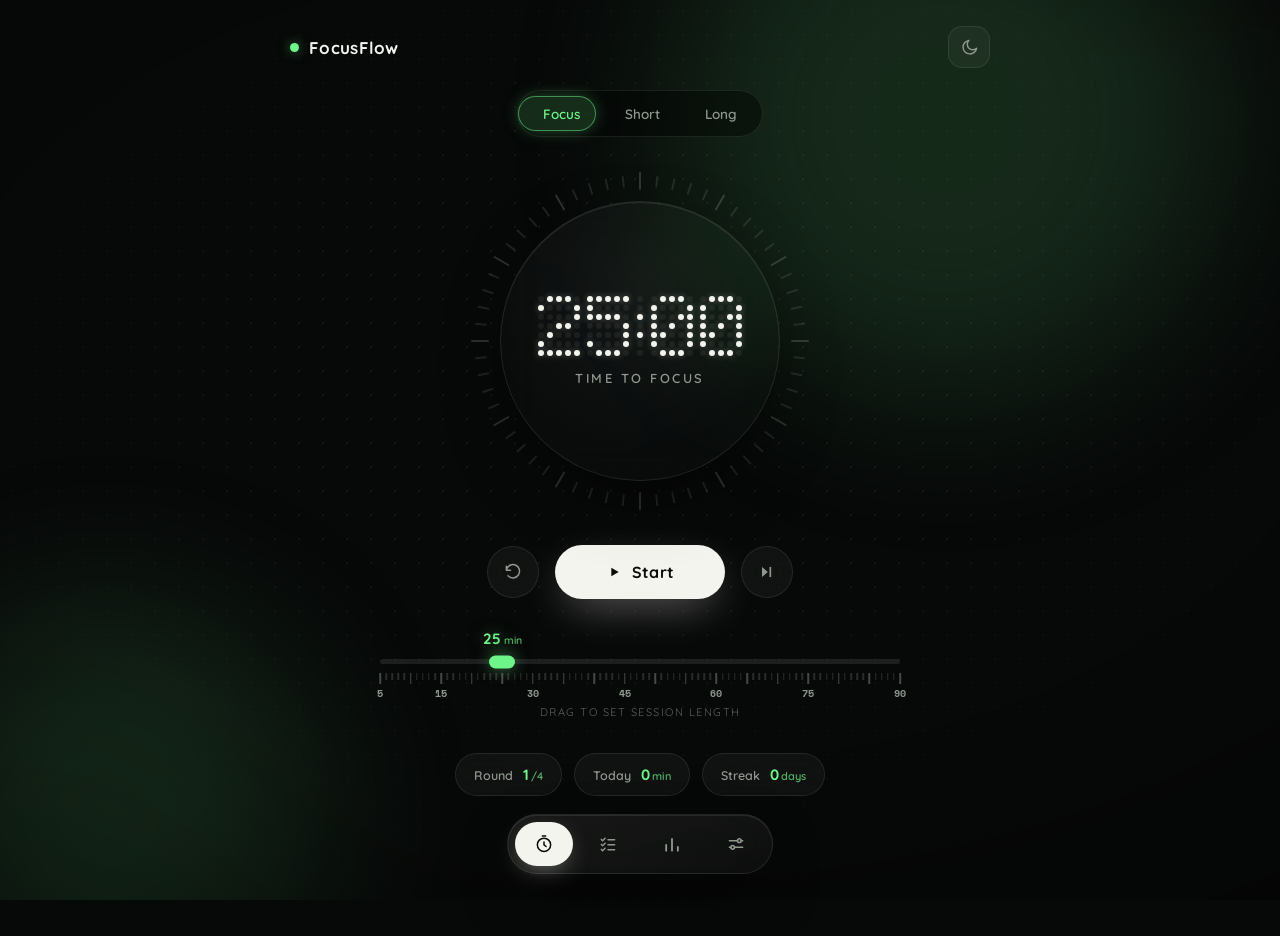
==== index.html @ 130dd9f8 "feat: FocusFlow focus timer (UI vision prototype)" ====
<!DOCTYPE html>
<html lang="en">
<head>
  <meta charset="UTF-8" />
  <meta name="viewport" content="width=device-width, initial-scale=1.0" />
  <title>FocusFlow</title>
  <link rel="preconnect" href="https://fonts.googleapis.com" />
  <link rel="preconnect" href="https://fonts.gstatic.com" crossorigin />
  <link href="https://fonts.googleapis.com/css2?family=Quicksand:wght@400;500;600;700&family=Space+Mono&display=swap" rel="stylesheet" />
  <link rel="stylesheet" href="styles.css" />
</head>
<body data-mode="focus" data-view="timer">

  <!-- Ambient stage: dot grid + breathing glow -->
  <div class="stage-bg" aria-hidden="true">
    <span class="glow glow-1"></span>
    <span class="glow glow-2"></span>
    <span class="vignette"></span>
  </div>

  <!-- HUD -->
  <header class="hud">
    <div class="brand">
      <span class="brand-dot"></span>
      <span class="brand-name">FocusFlow</span>
    </div>
    <button id="zenBtn" class="hud-btn" title="Zen mode  ·  F" aria-label="Zen mode">
      <svg viewBox="0 0 24 24"><path d="M21 12.8A8.6 8.6 0 1 1 11.2 3a6.8 6.8 0 0 0 9.8 9.8Z" fill="none" stroke="currentColor" stroke-width="1.8" stroke-linecap="round" stroke-linejoin="round"/></svg>
    </button>
  </header>

  <main class="stage">

    <!-- ============ TIMER VIEW ============ -->
    <section class="view view-timer" id="viewTimer">

      <div class="mode-chips" role="tablist">
        <span class="chip-glider" id="chipGlider"></span>
        <button class="mode-chip is-active" data-set="focus" role="tab">Focus</button>
        <button class="mode-chip" data-set="short" role="tab">Short</button>
        <button class="mode-chip" data-set="long" role="tab">Long</button>
      </div>

      <div class="dial" id="dial">
        <div class="dial-ticks" id="dialTicks"></div>
        <div class="dial-core glass">
          <div class="matrix-time" id="matrixTime" aria-live="off"></div>
          <div id="sessionLabel" class="session-label">time to focus</div>
        </div>
      </div>

      <div class="controls">
        <button id="resetBtn" class="ctl-btn" title="Reset  ·  R" aria-label="Reset">
          <svg viewBox="0 0 24 24"><path d="M4 10a8 8 0 1 1 2 6.5M4 10V5m0 5h5" fill="none" stroke="currentColor" stroke-width="1.8" stroke-linecap="round" stroke-linejoin="round"/></svg>
        </button>
        <button id="startBtn" class="start-pill" aria-label="Start">
          <svg class="ic-play" viewBox="0 0 24 24"><path d="M8 5.5v13l11-6.5Z"/></svg>
          <svg class="ic-pause" viewBox="0 0 24 24"><path d="M7.5 5h3v14h-3zM13.5 5h3v14h-3z"/></svg>
          <span id="startLabel">Start</span>
        </button>
        <button id="skipBtn" class="ctl-btn" title="Skip  ·  S" aria-label="Skip">
          <svg viewBox="0 0 24 24"><path d="M6 6l7 6-7 6V6zm9 0h2v12h-2z" fill="currentColor" stroke="none"/></svg>
        </button>
      </div>

      <!-- Session length ruler -->
      <div class="ruler-wrap" id="rulerWrap">
        <div class="ruler-value" id="rulerValue">25<em>min</em></div>
        <div class="ruler" id="ruler">
          <div class="ruler-bar">
            <div class="ruler-fill" id="rulerFill"></div>
            <div class="ruler-handle" id="rulerHandle"></div>
          </div>
          <div class="ruler-ticks" id="rulerTicks"></div>
        </div>
        <div class="ruler-hint">drag to set session length</div>
      </div>

      <div class="chips-row">
        <div class="stat-chip"><span class="k">Round</span><span class="v" id="roundCount">1<i>/4</i></span></div>
        <div class="stat-chip"><span class="k">Today</span><span class="v" id="focusedToday">0<i>min</i></span></div>
        <div class="stat-chip"><span class="k">Streak</span><span class="v" id="streakChip">0<i>days</i></span></div>
      </div>
    </section>

    <!-- ============ TASKS VIEW ============ -->
    <section class="view view-tasks" id="viewTasks">
      <div class="panel glass">
        <div class="panel-head">
          <h2>Tasks</h2>
          <span id="taskSummary" class="panel-sub">0/0 done</span>
        </div>
        <form id="taskForm" class="task-form">
          <input id="taskInput" type="text" placeholder="What are you working on?" aria-label="New task" maxlength="120" autocomplete="off" />
          <div class="stepper" id="pomoStepper">
            <button type="button" class="step-btn" data-step="-1" aria-label="Fewer sessions">−</button>
            <span id="pomoCount" title="Estimated focus sessions">1</span>
            <button type="button" class="step-btn" data-step="1" aria-label="More sessions">+</button>
          </div>
          <button type="submit" class="add-btn" aria-label="Add task">
            <svg viewBox="0 0 24 24"><path d="M12 5v14M5 12h14" fill="none" stroke="currentColor" stroke-width="2.2" stroke-linecap="round"/></svg>
          </button>
        </form>
        <ul id="taskList" class="task-list"></ul>
        <p id="emptyTasks" class="empty-tasks">Nothing yet. Add a task, then tap it to make it the active one — finished focus sessions fill its dots.</p>
      </div>
    </section>

    <!-- ============ STATS VIEW ============ -->
    <section class="view view-stats" id="viewStats">
      <div class="stat-grid">
        <div class="stat-card glass"><div id="statToday" class="stat-num">0<i>m</i></div><div class="stat-cap">focused today</div></div>
        <div class="stat-card glass"><div id="statSessions" class="stat-num">0</div><div class="stat-cap">sessions today</div></div>
        <div class="stat-card glass"><div id="statTotal" class="stat-num">0<i>h</i></div><div class="stat-cap">all-time focus</div></div>
        <div class="stat-card glass"><div id="statStreak" class="stat-num">0<i>d</i></div><div class="stat-cap">day streak</div></div>
      </div>
      <div class="panel glass week-panel">
        <div class="panel-head"><h2>Last 7 days</h2><span class="panel-sub" id="weekTotal"></span></div>
        <div id="weekBars" class="week-bars"></div>
      </div>
    </section>

    <!-- ============ SETTINGS VIEW ============ -->
    <section class="view view-settings" id="viewSettings">
      <div class="panel glass">
        <div class="panel-head"><h2>Settings</h2></div>

        <div class="setting-row">
          <div class="setting-info"><span class="setting-label">Rounds before long break</span><small>focus sessions per cycle</small></div>
          <div class="stepper" id="roundsStepper">
            <button type="button" class="step-btn" data-step="-1">−</button>
            <span id="roundsCount">4</span>
            <button type="button" class="step-btn" data-step="1">+</button>
          </div>
        </div>

        <div class="setting-row">
          <div class="setting-info"><span class="setting-label">Auto-start next session</span><small>flow straight into breaks &amp; focus</small></div>
          <button class="switch" id="autoSwitch" role="switch" aria-checked="false" aria-label="Auto-start next session"><span class="knob"></span></button>
        </div>

        <div class="setting-row">
          <div class="setting-info"><span class="setting-label">Sound</span><small>ticks &amp; session chimes</small></div>
          <button class="switch" id="soundSwitch" role="switch" aria-checked="true" aria-label="Sound"><span class="knob"></span></button>
        </div>

        <div class="setting-note">Session lengths live under the timer — drag the ruler.</div>

        <button id="resetStats" class="danger-btn">Reset all stats</button>
      </div>
    </section>
  </main>

  <!-- Floating dock -->
  <nav class="dock glass" id="dock">
    <span class="dock-bubble" id="dockBubble"></span>
    <button class="dock-btn is-active" data-view="timer" title="Timer" aria-label="Timer">
      <svg viewBox="0 0 24 24"><circle cx="12" cy="13" r="8" fill="none" stroke="currentColor" stroke-width="1.8"/><path d="M12 9.5V13l2.5 2M10 2.5h4" fill="none" stroke="currentColor" stroke-width="1.8" stroke-linecap="round"/></svg>
    </button>
    <button class="dock-btn" data-view="tasks" title="Tasks" aria-label="Tasks">
      <svg viewBox="0 0 24 24"><path d="M4 6.5l1.5 1.5L8.5 5M4 12.5l1.5 1.5L8.5 11M4 18.5l1.5 1.5L8.5 17M12 7h8M12 13h8M12 19h8" fill="none" stroke="currentColor" stroke-width="1.8" stroke-linecap="round" stroke-linejoin="round"/></svg>
    </button>
    <button class="dock-btn" data-view="stats" title="Stats" aria-label="Stats">
      <svg viewBox="0 0 24 24"><path d="M5 20V13M12 20V6M19 20v-4.5" fill="none" stroke="currentColor" stroke-width="2.2" stroke-linecap="round"/></svg>
    </button>
    <button class="dock-btn" data-view="settings" title="Settings" aria-label="Settings">
      <svg viewBox="0 0 24 24"><path d="M4 8h10M18 8h2M4 16h2M10 16h10" fill="none" stroke="currentColor" stroke-width="1.8" stroke-linecap="round"/><circle cx="16" cy="8" r="2.2" fill="none" stroke="currentColor" stroke-width="1.8"/><circle cx="8" cy="16" r="2.2" fill="none" stroke="currentColor" stroke-width="1.8"/></svg>
    </button>
  </nav>

  <div class="zen-hint" id="zenHint">space to start &nbsp;·&nbsp; esc to exit</div>

  <script src="app.js"></script>
</body>
</html>
---- styles.css ----
/* ============================================================
   FocusFlow — carbon glass instrument
   dot-grid stage · tick-bezel dial · dot-matrix time · ruler
   ============================================================ */

:root {
  --bg: #070808;
  --text: #f3f4ee;            /* warm white */
  --muted: #8f978f;
  --faint: rgba(255, 255, 255, 0.35);

  --glass: rgba(255, 255, 255, 0.045);
  --glass-strong: rgba(255, 255, 255, 0.07);
  --stroke: rgba(255, 255, 255, 0.085);
  --stroke-lit: rgba(255, 255, 255, 0.16);

  --acc: #6ef58a;
  --acc-soft: rgba(110, 245, 138, 0.16);
  --acc-glow: rgba(110, 245, 138, 0.5);
  --danger: #ff6259;

  --r-lg: 26px;
  --r-md: 18px;
  --r-sm: 12px;

  --spring: cubic-bezier(0.34, 1.56, 0.64, 1);
  --ease: cubic-bezier(0.22, 1, 0.36, 1);

  --dot: 6px;      /* matrix dot size */
  --dot-gap: 3px;
}

body[data-mode="focus"] { --acc: #6ef58a; --acc-soft: rgba(110,245,138,.16); --acc-glow: rgba(110,245,138,.5); }
body[data-mode="short"] { --acc: #5ee6d0; --acc-soft: rgba(94,230,208,.16);  --acc-glow: rgba(94,230,208,.5); }
body[data-mode="long"]  { --acc: #ffc06e; --acc-soft: rgba(255,192,110,.16); --acc-glow: rgba(255,192,110,.5); }

* { box-sizing: border-box; margin: 0; padding: 0; }

html, body { height: 100%; }

body {
  font-family: 'Quicksand', system-ui, sans-serif;
  background: var(--bg);
  color: var(--text);
  min-height: 100vh;
  overflow-x: hidden;
  -webkit-font-smoothing: antialiased;
  user-select: none;
}

button { font-family: inherit; color: inherit; cursor: pointer; }
button svg { display: block; }

/* ---------- Ambient stage ---------- */
.stage-bg { position: fixed; inset: 0; z-index: 0; pointer-events: none; overflow: hidden; }
.stage-bg::before {
  content: ""; position: absolute; inset: -1px;
  background-image: radial-gradient(rgba(255, 255, 255, 0.05) 1px, transparent 1.3px);
  background-size: 24px 24px;
  mask-image: radial-gradient(ellipse 90% 80% at 50% 42%, #000 30%, transparent 78%);
  -webkit-mask-image: radial-gradient(ellipse 90% 80% at 50% 42%, #000 30%, transparent 78%);
}
.glow {
  position: absolute; border-radius: 50%; filter: blur(90px);
  opacity: 0.14; background: var(--acc);
  transition: opacity 1.2s var(--ease), background 0.8s ease;
}
.glow-1 { width: 560px; height: 560px; top: -18%; left: 52%; animation: drift 26s ease-in-out infinite alternate; }
.glow-2 { width: 420px; height: 420px; bottom: -14%; left: -8%; animation: drift 34s ease-in-out infinite alternate-reverse; }
body.is-running .glow { opacity: 0.26; animation-duration: 14s, 18s; }
@keyframes drift {
  from { transform: translate(0, 0) scale(1); }
  to   { transform: translate(-70px, 50px) scale(1.15); }
}
.vignette { position: absolute; inset: 0; background: radial-gradient(ellipse 120% 100% at 50% 40%, transparent 45%, rgba(0,0,0,0.55) 100%); }

/* ---------- Glass primitive ---------- */
.glass {
  position: relative;
  background: linear-gradient(160deg, rgba(255,255,255,0.075), rgba(255,255,255,0.028) 55%);
  border: 1px solid var(--stroke);
  border-radius: var(--r-lg);
  backdrop-filter: blur(22px) saturate(1.35);
  -webkit-backdrop-filter: blur(22px) saturate(1.35);
  box-shadow:
    0 24px 70px -20px rgba(0, 0, 0, 0.7),
    inset 0 1px 0 rgba(255, 255, 255, 0.09);
}
.glass::after { /* pointer-tracked specular sheen */
  content: ""; position: absolute; inset: 0; border-radius: inherit; pointer-events: none;
  background: radial-gradient(320px circle at var(--mx, 50%) var(--my, -40%), rgba(255,255,255,0.075), transparent 65%);
  opacity: 0; transition: opacity 0.4s ease;
}
.glass:hover::after { opacity: 1; }

/* ---------- HUD ---------- */
.hud {
  position: relative; z-index: 5;
  display: flex; align-items: center; justify-content: space-between;
  max-width: 760px; margin: 0 auto; padding: 26px 30px 0;
}
.brand { display: flex; align-items: center; gap: 10px; font-weight: 700; font-size: 17px; letter-spacing: 0.3px; }
.brand-dot {
  width: 9px; height: 9px; border-radius: 50%;
  background: var(--acc); box-shadow: 0 0 12px var(--acc-glow);
  transition: background 0.6s ease, box-shadow 0.6s ease;
}
body.is-running .brand-dot { animation: heartbeat 2.4s ease-in-out infinite; }
@keyframes heartbeat { 0%, 100% { transform: scale(1); } 50% { transform: scale(1.45); } }

.hud-btn {
  width: 42px; height: 42px; border-radius: 14px;
  display: grid; place-items: center;
  background: var(--glass); border: 1px solid var(--stroke);
  backdrop-filter: blur(12px); color: var(--muted);
  transition: transform 0.25s var(--spring), color 0.25s, border-color 0.25s, background 0.25s;
}
.hud-btn svg { width: 19px; height: 19px; }
.hud-btn:hover { transform: translateY(-2px) scale(1.05); color: var(--text); border-color: var(--stroke-lit); }
.hud-btn:active { transform: scale(0.92); }

/* ---------- Stage / views ---------- */
.stage {
  position: relative; z-index: 2;
  max-width: 760px; margin: 0 auto;
  padding: 8px 30px 140px;
  min-height: calc(100vh - 90px);
}
.view { display: none; flex-direction: column; align-items: center; }
body[data-view="timer"]    .view-timer    { display: flex; animation: viewIn 0.5s var(--ease); }
body[data-view="tasks"]    .view-tasks    { display: flex; animation: viewIn 0.5s var(--ease); }
body[data-view="stats"]    .view-stats    { display: flex; animation: viewIn 0.5s var(--ease); }
body[data-view="settings"] .view-settings { display: flex; animation: viewIn 0.5s var(--ease); }
@keyframes viewIn {
  from { opacity: 0; transform: translateY(18px) scale(0.985); filter: blur(6px); }
  to   { opacity: 1; transform: none; filter: none; }
}

/* ---------- Mode chips ---------- */
.mode-chips {
  position: relative; display: inline-flex; gap: 4px;
  background: rgba(0, 0, 0, 0.4); border: 1px solid var(--stroke);
  padding: 5px; border-radius: 999px; margin: 14px 0 30px;
  backdrop-filter: blur(12px);
}
.chip-glider {
  position: absolute; top: 5px; bottom: 5px; left: 0; width: 80px;
  border-radius: 999px; background: var(--acc-soft);
  border: 1px solid var(--acc-glow); box-shadow: 0 0 18px -4px var(--acc-glow);
  transition: transform 0.45s var(--spring), width 0.45s var(--spring), background 0.6s, border-color 0.6s;
}
.mode-chip {
  position: relative; z-index: 1;
  border: none; background: transparent; color: var(--muted);
  font-weight: 600; font-size: 13.5px; letter-spacing: 0.2px;
  padding: 9px 20px; border-radius: 999px;
  transition: color 0.3s;
}
.mode-chip.is-active { color: var(--acc); }
.mode-chip:not(.is-active):hover { color: var(--text); }

/* ---------- Dial ---------- */
.dial {
  position: relative; width: 348px; height: 348px;
  transition: transform 0.6s var(--ease);
}
body.is-running .dial { animation: breathe 4.5s ease-in-out infinite; }
@keyframes breathe { 0%, 100% { transform: scale(1); } 50% { transform: scale(1.012); } }
.dial.pop { animation: dialPop 0.6s var(--spring); }
@keyframes dialPop { 0% { transform: scale(1); } 35% { transform: scale(1.05); } 100% { transform: scale(1); } }

.dial-ticks { position: absolute; inset: 0; }
.dial-tick {
  position: absolute; left: 50%; top: 50%;
  width: 2px; height: 12px; border-radius: 2px;
  background: rgba(255, 255, 255, 0.1);
  transform-origin: center;
  transition: background 0.35s ease, box-shadow 0.35s ease, height 0.35s ease;
}
.dial-tick.major { height: 18px; background: rgba(255, 255, 255, 0.16); }
.dial-tick.lit { background: var(--acc); box-shadow: 0 0 9px var(--acc-glow); }
.dial-tick.head { background: #fff; box-shadow: 0 0 14px var(--acc-glow), 0 0 4px #fff; animation: headPulse 1.1s ease-in-out infinite; }
@keyframes headPulse { 0%, 100% { opacity: 1; } 50% { opacity: 0.45; } }

.dial-core {
  position: absolute; inset: 34px; border-radius: 50%;
  display: flex; flex-direction: column; align-items: center; justify-content: center; gap: 14px;
  background: radial-gradient(circle at 50% 32%, rgba(255,255,255,0.06), rgba(255,255,255,0.015) 68%);
}
.dial-core::after { border-radius: 50%; }

/* dot-matrix time */
.matrix-time { display: flex; align-items: center; gap: 7px; }
.m-char { display: grid; grid-template-columns: repeat(5, var(--dot)); gap: var(--dot-gap); }
.m-char.m-colon { grid-template-columns: var(--dot); margin: 0 1px; }
.m-dot {
  width: var(--dot); height: var(--dot); border-radius: 50%;
  background: rgba(255, 255, 255, 0.06);
  transition: background 0.22s ease, box-shadow 0.22s ease;
}
.m-dot.on { background: var(--text); box-shadow: 0 0 7px rgba(243, 244, 238, 0.35); }
body.is-running .m-colon .m-dot.on { animation: colonBlink 1s steps(1) infinite; }
@keyframes colonBlink { 50% { opacity: 0.25; } }

.session-label {
  color: var(--muted); font-size: 13px; font-weight: 600;
  letter-spacing: 2.5px; text-transform: uppercase;
}

/* ---------- Controls ---------- */
.controls { display: flex; align-items: center; gap: 16px; margin-top: 30px; }
.ctl-btn {
  width: 52px; height: 52px; border-radius: 50%;
  display: grid; place-items: center;
  background: var(--glass); border: 1px solid var(--stroke);
  backdrop-filter: blur(12px); color: var(--muted);
  transition: transform 0.3s var(--spring), color 0.25s, border-color 0.25s;
}
.ctl-btn svg { width: 20px; height: 20px; }
.ctl-btn:hover { transform: translateY(-3px); color: var(--text); border-color: var(--stroke-lit); }
.ctl-btn:active { transform: scale(0.88); }

.start-pill {
  display: flex; align-items: center; gap: 10px;
  min-width: 170px; justify-content: center;
  padding: 16px 40px; border-radius: 999px; border: 1px solid transparent;
  background: var(--text); color: #0a0b0a;
  font-weight: 700; font-size: 16px; letter-spacing: 0.4px;
  box-shadow: 0 14px 44px -12px rgba(243, 244, 238, 0.45);
  transition: transform 0.3s var(--spring), background 0.35s, color 0.35s, border-color 0.35s, box-shadow 0.35s;
}
.start-pill svg { width: 16px; height: 16px; fill: currentColor; }
.start-pill .ic-pause { display: none; }
.start-pill:hover { transform: translateY(-2px) scale(1.03); }
.start-pill:active { transform: scale(0.94); }
body.is-running .start-pill {
  background: var(--acc-soft); color: var(--acc);
  border-color: var(--acc-glow);
  box-shadow: 0 14px 44px -14px var(--acc-glow);
}
body.is-running .start-pill .ic-play { display: none; }
body.is-running .start-pill .ic-pause { display: block; }

/* ---------- Ruler ---------- */
.ruler-wrap { width: min(520px, 100%); margin-top: 38px; position: relative; }
.ruler-value {
  position: absolute; top: -8px; transform: translateX(-50%);
  color: var(--acc); font-weight: 700; font-size: 15px;
  text-shadow: 0 0 16px var(--acc-glow);
  transition: left 0.15s ease, color 0.6s;
  pointer-events: none; white-space: nowrap;
}
.ruler-value em { font-style: normal; font-size: 10.5px; margin-left: 3px; opacity: 0.75; font-weight: 600; }
.ruler { padding-top: 22px; cursor: grab; touch-action: none; }
.ruler:active { cursor: grabbing; }
.ruler-bar {
  position: relative; height: 5px; border-radius: 999px;
  background: rgba(255, 255, 255, 0.09);
}
.ruler-fill {
  position: absolute; left: 0; top: 0; bottom: 0; width: 0;
  border-radius: 999px; background: var(--acc);
  box-shadow: 0 0 12px var(--acc-glow);
  transition: width 0.3s ease, background 0.6s;
}
.ruler-handle {
  position: absolute; top: 50%; left: 40%;
  width: 26px; height: 13px; border-radius: 7px;
  transform: translate(-50%, -50%);
  background: var(--acc); box-shadow: 0 0 16px var(--acc-glow);
  transition: left 0.15s ease, transform 0.25s var(--spring), background 0.6s;
}
.ruler:hover .ruler-handle { transform: translate(-50%, -50%) scale(1.18); }
.ruler-ticks { position: relative; height: 22px; margin-top: 9px; }
.r-tick {
  position: absolute; top: 0; width: 1.5px; height: 7px;
  background: rgba(255, 255, 255, 0.14); transform: translateX(-50%);
}
.r-tick.major { height: 11px; background: rgba(255, 255, 255, 0.26); }
.r-label {
  position: absolute; top: 13px; transform: translateX(-50%);
  font-size: 10px; color: var(--muted); font-weight: 600; font-family: 'Space Mono', monospace;
}
.ruler-hint {
  text-align: center; color: var(--faint); font-size: 11px;
  letter-spacing: 1.5px; text-transform: uppercase; margin-top: 10px;
  transition: opacity 0.4s;
}
body.is-running .ruler { pointer-events: none; }
body.is-running .ruler-handle { opacity: 0.9; }
body.is-running .ruler-hint { opacity: 0; }

/* ---------- Stat chips ---------- */
.chips-row { display: flex; gap: 12px; margin-top: 34px; flex-wrap: wrap; justify-content: center; }
.stat-chip {
  display: flex; align-items: baseline; gap: 10px;
  padding: 11px 18px; border-radius: 999px;
  background: var(--glass); border: 1px solid var(--stroke);
  backdrop-filter: blur(12px);
  transition: transform 0.3s var(--spring), border-color 0.3s;
}
.stat-chip:hover { transform: translateY(-2px); border-color: var(--stroke-lit); }
.stat-chip .k { color: var(--muted); font-size: 12.5px; font-weight: 600; }
.stat-chip .v { color: var(--acc); font-size: 15px; font-weight: 700; transition: color 0.6s; }
.stat-chip .v i { font-style: normal; font-size: 11px; opacity: 0.7; margin-left: 2px; font-weight: 600; }

/* ---------- Panels (tasks / settings) ---------- */
.panel { width: 100%; padding: 26px; margin-top: 22px; }
.panel-head { display: flex; align-items: baseline; justify-content: space-between; margin-bottom: 20px; }
.panel-head h2 { font-size: 19px; font-weight: 700; letter-spacing: 0.3px; }
.panel-sub { color: var(--muted); font-size: 13px; font-weight: 600; }

/* ---------- Tasks ---------- */
.task-form { display: flex; gap: 10px; margin-bottom: 18px; }
.task-form input[type="text"] {
  flex: 1; min-width: 0;
  background: rgba(0, 0, 0, 0.35); border: 1px solid var(--stroke);
  color: var(--text); padding: 13px 16px; border-radius: var(--r-md);
  font-family: inherit; font-size: 14px; font-weight: 500; outline: none;
  transition: border-color 0.25s, box-shadow 0.25s;
}
.task-form input[type="text"]::placeholder { color: var(--faint); }
.task-form input[type="text"]:focus { border-color: var(--acc-glow); box-shadow: 0 0 0 3px var(--acc-soft); }

.stepper {
  display: flex; align-items: center; gap: 2px;
  background: rgba(0, 0, 0, 0.35); border: 1px solid var(--stroke);
  border-radius: var(--r-md); padding: 3px;
}
.stepper span {
  min-width: 30px; text-align: center; font-weight: 700; font-size: 14px;
  font-family: 'Space Mono', monospace;
}
.step-btn {
  width: 32px; height: 36px; border: none; border-radius: 12px;
  background: transparent; color: var(--muted); font-size: 17px; font-weight: 600;
  transition: background 0.2s, color 0.2s, transform 0.2s var(--spring);
}
.step-btn:hover { background: rgba(255, 255, 255, 0.07); color: var(--text); }
.step-btn:active { transform: scale(0.85); }

.add-btn {
  width: 46px; height: 46px; border-radius: var(--r-md); border: none; flex-shrink: 0;
  background: var(--text); color: #0a0b0a; display: grid; place-items: center;
  box-shadow: 0 10px 26px -10px rgba(243, 244, 238, 0.4);
  transition: transform 0.3s var(--spring), box-shadow 0.3s;
  align-self: center;
}
.add-btn svg { width: 18px; height: 18px; }
.add-btn:hover { transform: translateY(-2px) scale(1.06); }
.add-btn:active { transform: scale(0.88); }

.task-list { list-style: none; display: flex; flex-direction: column; gap: 9px; }
.task-item {
  position: relative;
  display: flex; align-items: center; gap: 13px; padding: 14px 16px;
  background: rgba(255, 255, 255, 0.03); border: 1px solid var(--stroke);
  border-radius: var(--r-md); cursor: pointer;
  transition: border-color 0.3s, background 0.3s, opacity 0.3s, transform 0.3s var(--spring);
  animation: taskIn 0.4s var(--spring);
}
@keyframes taskIn { from { opacity: 0; transform: translateY(-8px) scale(0.98); } to { opacity: 1; transform: none; } }
.task-item:hover { background: rgba(255, 255, 255, 0.055); transform: translateX(3px); }
.task-item.active-task {
  border-color: var(--acc-glow);
  background: var(--acc-soft);
  box-shadow: 0 0 24px -10px var(--acc-glow);
}
.task-item.done { opacity: 0.45; }
.task-item.done .task-text { text-decoration: line-through; }

.task-check {
  width: 24px; height: 24px; border-radius: 50%; flex-shrink: 0;
  border: 1.5px solid var(--muted); background: transparent;
  display: grid; place-items: center; color: #0a0b0a;
  transition: background 0.25s, border-color 0.25s, transform 0.3s var(--spring);
}
.task-check svg { width: 12px; height: 12px; opacity: 0; transition: opacity 0.2s; }
.task-check:hover { border-color: var(--acc); transform: scale(1.12); }
.task-check.checked { background: var(--acc); border-color: var(--acc); box-shadow: 0 0 12px var(--acc-glow); }
.task-check.checked svg { opacity: 1; }
.task-check:active { transform: scale(0.8); }

.task-text { flex: 1; font-size: 14px; font-weight: 500; word-break: break-word; }
.task-pips { display: flex; gap: 4px; align-items: center; flex-shrink: 0; }
.task-pip { width: 6px; height: 6px; border-radius: 50%; background: rgba(255, 255, 255, 0.14); transition: background 0.3s, box-shadow 0.3s; }
.task-pip.fill { background: var(--acc); box-shadow: 0 0 6px var(--acc-glow); }
.task-pips .pip-text { font-size: 11px; color: var(--muted); font-family: 'Space Mono', monospace; }

.task-del {
  background: none; border: none; color: transparent;
  width: 28px; height: 28px; border-radius: 9px; display: grid; place-items: center;
  transition: color 0.2s, background 0.2s, transform 0.2s var(--spring); flex-shrink: 0;
}
.task-del svg { width: 13px; height: 13px; }
.task-item:hover .task-del { color: var(--muted); }
.task-del:hover { color: var(--danger) !important; background: rgba(255, 98, 89, 0.12); }
.task-del:active { transform: scale(0.8); }

.empty-tasks { color: var(--muted); text-align: center; padding: 26px 20px; font-size: 13.5px; line-height: 1.7; }

/* ---------- Stats ---------- */
.stat-grid { display: grid; grid-template-columns: repeat(2, 1fr); gap: 14px; width: 100%; margin-top: 22px; }
.stat-card { padding: 24px 22px; border-radius: var(--r-lg); text-align: left; transition: transform 0.35s var(--spring), border-color 0.3s; }
.stat-card:hover { transform: translateY(-3px); border-color: var(--stroke-lit); }
.stat-num { font-size: 38px; font-weight: 700; color: var(--acc); text-shadow: 0 0 24px var(--acc-glow); letter-spacing: 0.5px; }
.stat-num i { font-style: normal; font-size: 17px; opacity: 0.7; margin-left: 2px; }
.stat-cap { color: var(--muted); font-size: 12px; font-weight: 600; letter-spacing: 1.6px; text-transform: uppercase; margin-top: 6px; }

.week-panel { margin-top: 14px; }
.week-bars { display: flex; align-items: flex-end; gap: 12px; height: 140px; padding-top: 8px; }
.bar-col { flex: 1; display: flex; flex-direction: column; align-items: center; gap: 9px; height: 100%; justify-content: flex-end; }
.bar-shell { width: 100%; max-width: 46px; flex: 1; display: flex; align-items: flex-end; border-radius: 10px; background: rgba(255,255,255,0.03); }
.bar {
  width: 100%; border-radius: 10px; min-height: 5px;
  background: linear-gradient(180deg, var(--acc), color-mix(in srgb, var(--acc) 45%, transparent));
  box-shadow: 0 0 16px -4px var(--acc-glow);
  transition: height 0.7s var(--ease);
  position: relative;
}
.bar.today { outline: 1px solid var(--acc-glow); }
.bar-label { font-size: 10.5px; color: var(--muted); font-weight: 600; font-family: 'Space Mono', monospace; text-transform: uppercase; }
.bar-min { font-size: 10px; color: var(--faint); font-family: 'Space Mono', monospace; }

/* ---------- Settings ---------- */
.setting-row {
  display: flex; align-items: center; justify-content: space-between; gap: 16px;
  padding: 16px 0; border-bottom: 1px solid rgba(255, 255, 255, 0.055);
}
.setting-info { display: flex; flex-direction: column; gap: 3px; }
.setting-label { font-size: 14.5px; font-weight: 600; }
.setting-info small { color: var(--muted); font-size: 12px; }

.switch {
  width: 48px; height: 28px; border-radius: 999px; border: 1px solid var(--stroke);
  background: rgba(0, 0, 0, 0.4); position: relative; flex-shrink: 0;
  transition: background 0.3s, border-color 0.3s;
}
.switch .knob {
  position: absolute; top: 3px; left: 3px; width: 20px; height: 20px; border-radius: 50%;
  background: var(--muted); transition: transform 0.35s var(--spring), background 0.3s, box-shadow 0.3s;
}
.switch[aria-checked="true"] { background: var(--acc-soft); border-color: var(--acc-glow); }
.switch[aria-checked="true"] .knob { transform: translateX(20px); background: var(--acc); box-shadow: 0 0 10px var(--acc-glow); }
.switch:active .knob { transform: scale(0.85); }
.switch[aria-checked="true"]:active .knob { transform: translateX(20px) scale(0.85); }

.setting-note {
  margin: 18px 0; padding: 13px 16px; border-radius: var(--r-md);
  background: var(--acc-soft); border: 1px solid transparent;
  color: var(--acc); font-size: 12.5px; font-weight: 600;
}
.danger-btn {
  width: 100%; padding: 13px; border-radius: var(--r-md);
  background: transparent; border: 1px solid rgba(255, 98, 89, 0.3);
  color: var(--danger); font-weight: 600; font-size: 13.5px;
  transition: background 0.25s, transform 0.2s var(--spring), border-color 0.25s;
}
.danger-btn:hover { background: rgba(255, 98, 89, 0.1); border-color: rgba(255, 98, 89, 0.55); }
.danger-btn:active { transform: scale(0.97); }
.danger-btn.armed { background: var(--danger); border-color: var(--danger); color: #fff; }

/* ---------- Dock ---------- */
.dock {
  position: fixed; bottom: 26px; left: 50%; transform: translateX(-50%);
  z-index: 20; display: flex; gap: 6px; padding: 7px;
  border-radius: 999px;
  background: linear-gradient(160deg, rgba(30, 32, 30, 0.75), rgba(14, 15, 14, 0.85));
  border: 1px solid var(--stroke);
  backdrop-filter: blur(28px) saturate(1.4);
  box-shadow: 0 24px 60px -16px rgba(0, 0, 0, 0.8), inset 0 1px 0 rgba(255, 255, 255, 0.09);
}
.dock-bubble {
  position: absolute; top: 7px; left: 7px;
  width: 58px; height: 44px; border-radius: 999px;
  background: var(--text);
  box-shadow: 0 8px 24px -8px rgba(243, 244, 238, 0.5);
  transition: transform 0.45s var(--spring);
}
.dock-btn {
  position: relative; z-index: 1;
  width: 58px; height: 44px; border-radius: 999px; border: none;
  background: transparent; color: var(--muted);
  display: grid; place-items: center;
  transition: color 0.3s, transform 0.25s var(--spring);
}
.dock-btn svg { width: 20px; height: 20px; }
.dock-btn:hover { color: var(--text); transform: translateY(-2px); }
.dock-btn:active { transform: scale(0.88); }
.dock-btn.is-active { color: #0a0b0a; }
.dock-btn.is-active:hover { transform: none; }

/* ---------- Zen mode ---------- */
.zen-hint {
  position: fixed; bottom: 30px; left: 50%; transform: translateX(-50%);
  z-index: 15; color: var(--faint); font-size: 11.5px; letter-spacing: 2px;
  text-transform: uppercase; opacity: 0; pointer-events: none; transition: opacity 0.6s ease 0.3s;
}
body.zen .hud-btn, body.zen .dock, body.zen .mode-chips, body.zen .controls,
body.zen .ruler-wrap, body.zen .chips-row, body.zen .brand { opacity: 0; pointer-events: none; }
body.zen .hud-btn, body.zen .dock, body.zen .mode-chips, body.zen .controls,
body.zen .ruler-wrap, body.zen .chips-row, .brand { transition: opacity 0.5s ease; }
body.zen .zen-hint { opacity: 1; }
body.zen.is-running .zen-hint { opacity: 0; transition-delay: 1.5s; }
body.zen .dial { transform: scale(1.14); margin-top: 8vh; cursor: pointer; }
body:not(.zen) .hud-btn, body:not(.zen) .dock, body:not(.zen) .mode-chips,
body:not(.zen) .controls, body:not(.zen) .ruler-wrap, body:not(.zen) .chips-row { transition: opacity 0.4s ease; }

/* completion flash */
body.flash .stage-bg .glow { opacity: 0.5; transition: opacity 0.15s; }

/* ---------- Responsive ---------- */
@media (max-width: 520px) {
  :root { --dot: 5px; --dot-gap: 2.5px; }
  .dial { width: 300px; height: 300px; }
  .dial-core { inset: 30px; }
  .stage { padding: 8px 18px 130px; }
  .hud { padding: 20px 20px 0; }
  .stat-grid { grid-template-columns: 1fr 1fr; gap: 10px; }
  .stat-num { font-size: 30px; }
  .start-pill { min-width: 140px; padding: 15px 28px; }
  .chips-row { gap: 8px; }
  .stat-chip { padding: 9px 14px; }
}

@media (prefers-reduced-motion: reduce) {
  *, *::before, *::after { animation-duration: 0.001s !important; transition-duration: 0.001s !important; }
}
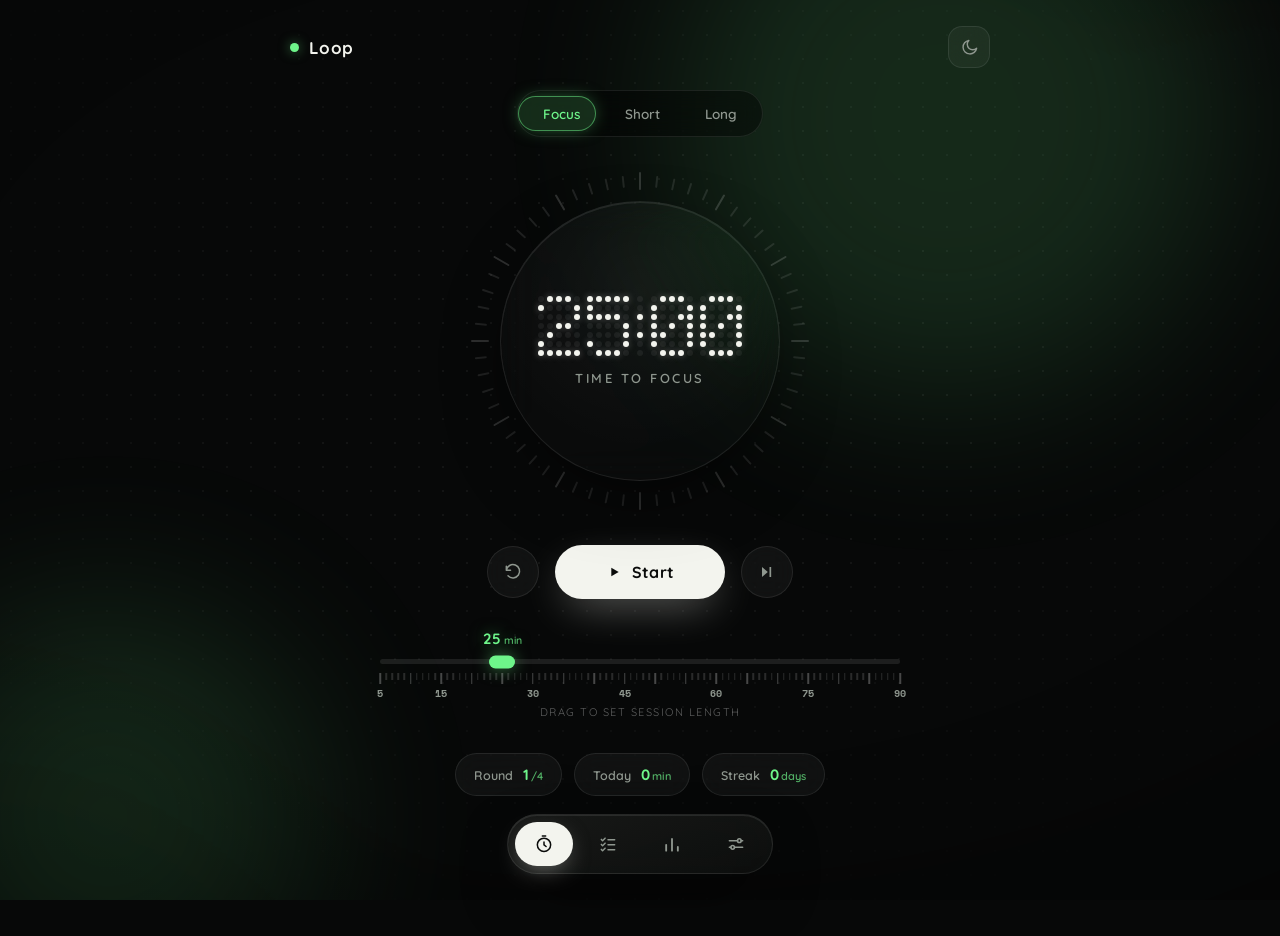
==== commit f7d10c54: "refactor: rename FocusFlow to Loop across app, docs, and single-file build" ====
--- a/index.html
+++ b/index.html
@@ -3,7 +3,7 @@
 <head>
   <meta charset="UTF-8" />
   <meta name="viewport" content="width=device-width, initial-scale=1.0" />
-  <title>FocusFlow</title>
+  <title>Loop</title>
   <link rel="preconnect" href="https://fonts.googleapis.com" />
   <link rel="preconnect" href="https://fonts.gstatic.com" crossorigin />
   <link href="https://fonts.googleapis.com/css2?family=Quicksand:wght@400;500;600;700&family=Space+Mono&display=swap" rel="stylesheet" />
@@ -22,7 +22,7 @@
   <header class="hud">
     <div class="brand">
       <span class="brand-dot"></span>
-      <span class="brand-name">FocusFlow</span>
+      <span class="brand-name">Loop</span>
     </div>
     <button id="zenBtn" class="hud-btn" title="Zen mode  ·  F" aria-label="Zen mode">
       <svg viewBox="0 0 24 24"><path d="M21 12.8A8.6 8.6 0 1 1 11.2 3a6.8 6.8 0 0 0 9.8 9.8Z" fill="none" stroke="currentColor" stroke-width="1.8" stroke-linecap="round" stroke-linejoin="round"/></svg>
--- a/styles.css
+++ b/styles.css
@@ -1,5 +1,5 @@
 /* ============================================================
-   FocusFlow — carbon glass instrument
+   Loop — carbon glass instrument
    dot-grid stage · tick-bezel dial · dot-matrix time · ruler
    ============================================================ */
 
